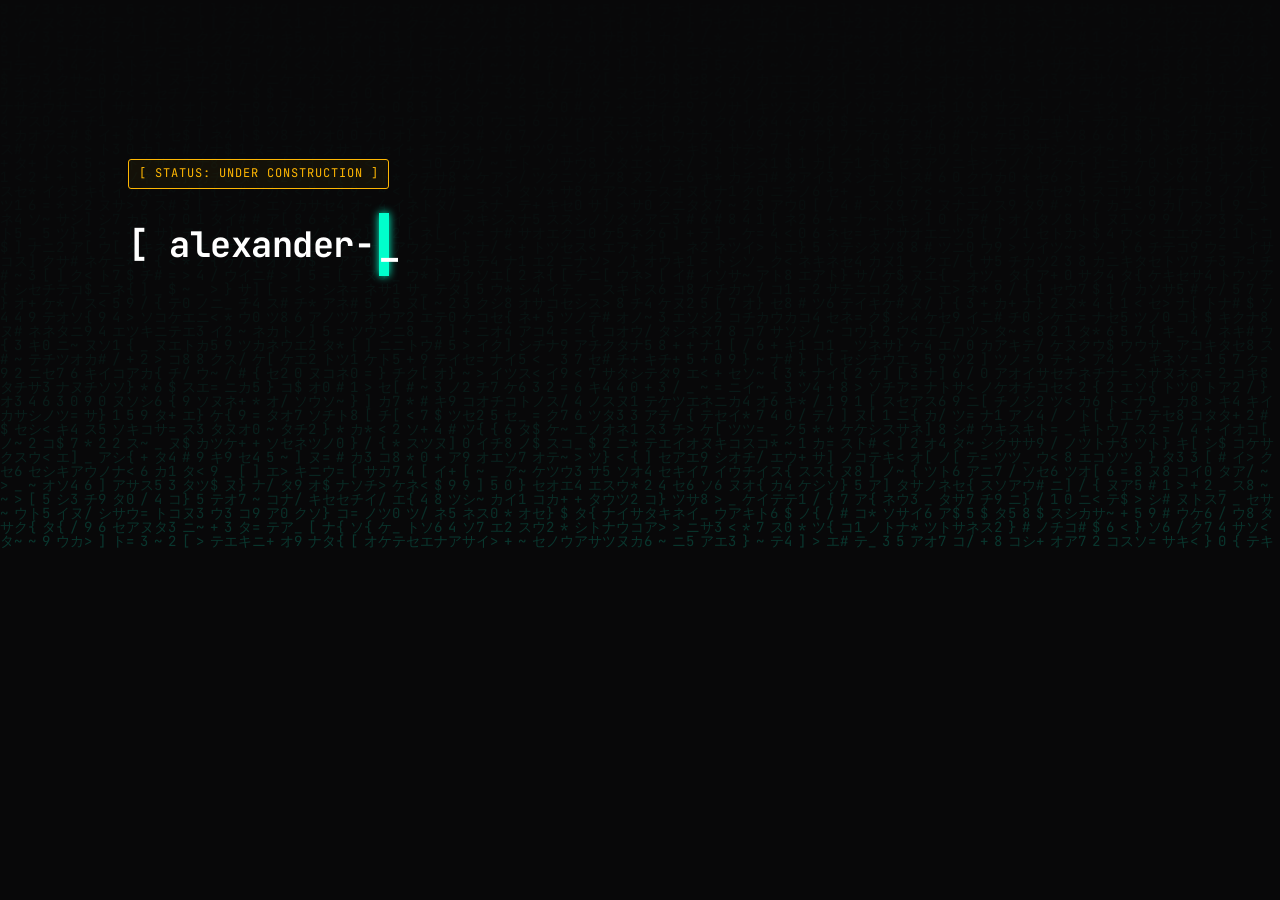
==== index.html @ 8cdbae6d "Update index.html Anpassung der Openportal-Funktion, damit das Avatar-Bild in der Vorschau verborgen" ====
<!DOCTYPE html>
<html lang="de">
<head>
  <meta charset="UTF-8">
  <meta name="viewport" content="width=device-width, initial-scale=1.0">
  <title>Under Construction | alexander-beran.de</title>
  
  <!-- Google Font: JetBrains Mono -->
  <link rel="preconnect" href="https://fonts.googleapis.com">
  <link rel="preconnect" href="https://fonts.gstatic.com" crossorigin>
  <link href="https://fonts.googleapis.com/css2?family=JetBrains+Mono:wght@300;400;700&display=swap" rel="stylesheet">

  <style>
    /* GLOBAL VARIABLES */
    :root {
      --bg-color: #0a0a0c;
      --text-main: #e0e0e0;
      --text-muted: #888888;
      --cyber-glow: #00ffcc; /* Neon Cyan */
      --cyber-alert: #ffb703;
      --font-mono: 'JetBrains Mono', 'Courier New', Courier, monospace;
    }

    * {
      margin: 0;
      padding: 0;
      box-sizing: border-box;
    }

    body {
      background-color: var(--bg-color);
      color: var(--text-main);
      font-family: var(--font-mono);
      min-height: 100vh;
      display: flex;
      flex-direction: column;
      justify-content: center;
      padding: 2rem 10%;
      line-height: 1.8;
      font-size: 1.05rem;
      position: relative;
      overflow-x: hidden;
      touch-action: manipulation;
    }

    /* CANVAS HINTERGRUND */
    #matrix-canvas {
      position: fixed;
      top: 0;
      left: 0;
      width: 100vw;
      height: 100vh;
      z-index: 1;
      opacity: 0.18;
      pointer-events: none;
    }

    /* INHALTS-CONTAINER */
    main {
      position: relative;
      z-index: 2;
      max-width: 820px;
    }

    /* BADGE STATUS */
    .status-badge {
      display: inline-block;
      font-size: 0.75rem;
      color: var(--cyber-alert);
      border: 1px solid var(--cyber-alert);
      padding: 0.2rem 0.6rem;
      border-radius: 3px;
      margin-bottom: 1.5rem;
      text-transform: uppercase;
      letter-spacing: 1px;
      background: rgba(255, 183, 3, 0.05);
    }

    /* TYPOGRAFIE & TYPING EFFECT */
    h1 {
      font-size: 2.2rem;
      font-weight: 700;
      color: #ffffff;
      margin-bottom: 2rem;
      letter-spacing: -0.5px;
      transition: all 0.3s ease;
      min-height: 2.8rem;
    }

    /* Terminal Cursor */
    .cursor {
      display: inline-block;
      width: 10px;
      background-color: var(--cyber-glow);
      margin-left: 5px;
      animation: blink 0.8s infinite;
      box-shadow: 0 0 8px var(--cyber-glow);
    }

    @keyframes blink {
      0%, 100% { opacity: 1; }
      50% { opacity: 0; }
    }

    /* Content Fade */
    .content-fade {
      opacity: 0;
      transform: translateY(10px);
      transition: opacity 0.8s ease, transform 0.8s ease;
    }

    .content-fade.visible {
      opacity: 1;
      transform: translateY(0);
    }

    p {
      margin-bottom: 1.5rem;
      color: var(--text-muted);
      transition: color 0.3s ease, text-shadow 0.3s ease;
    }

    p:hover {
      color: var(--cyber-glow);
      text-shadow: 0 0 10px rgba(0, 255, 204, 0.4);
    }

    /* MENÜ STEUERUNG */
    .menu-preview {
      margin-top: 2.5rem;
      display: flex;
      flex-wrap: wrap;
      gap: 1.2rem;
      border-top: 1px solid #222;
      padding-top: 2rem;
      position: relative;
    }

    .menu-item {
      position: relative;
      color: var(--text-muted);
      text-decoration: none;
      font-size: 0.9rem;
      padding: 0.6rem 1.2rem;
      background: rgba(15, 15, 20, 0.6);
      border: 1px solid #2a2a30;
      transition: all 0.3s cubic-bezier(0.25, 0.8, 0.25, 1);
      cursor: pointer;
      user-select: none;
      -webkit-tap-highlight-color: transparent;
    }

    /* Cyber-Ecken */
    .menu-item::before, .menu-item::after {
      content: '';
      position: absolute;
      width: 6px;
      height: 6px;
      border-color: var(--cyber-glow);
      opacity: 0;
      transition: all 0.3s ease;
    }

    .menu-item::before {
      top: -1px;
      left: -1px;
      border-top: 2px solid var(--cyber-glow);
      border-left: 2px solid var(--cyber-glow);
    }

    .menu-item::after {
      bottom: -1px;
      right: -1px;
      border-bottom: 2px solid var(--cyber-glow);
      border-right: 2px solid var(--cyber-glow);
    }

    .menu-item:hover, .menu-item.active-touch {
      color: var(--cyber-glow);
      border-color: rgba(0, 255, 204, 0.5);
      background: rgba(0, 255, 204, 0.08);
      box-shadow: 0 0 15px rgba(0, 255, 204, 0.2), inset 0 0 10px rgba(0, 255, 204, 0.1);
      transform: translateY(-2px);
    }

    .menu-item:hover::before, .menu-item:hover::after,
    .menu-item.active-touch::before, .menu-item.active-touch::after {
      opacity: 1;
      width: 10px;
      height: 10px;
    }

    /* TERMINAL-PREVIEW BOX (UNTEN) */
    .preview-box {
      margin-top: 1.5rem;
      padding: 0.8rem 1rem;
      background: rgba(5, 5, 8, 0.9);
      border-left: 3px solid var(--cyber-glow);
      font-size: 0.85rem;
      color: #aaa;
      min-height: 2.8rem;
      display: flex;
      align-items: center;
      transition: all 0.3s ease;
      box-shadow: 0 0 10px rgba(0, 0, 0, 0.5);
    }

    .preview-text {
      color: var(--cyber-glow);
      font-weight: bold;
    }


    /* OVALES MATRIX PORTAL POPUP & OVERLAY */
    .direct-portal {
      position: fixed;
      z-index: 100;
      width: 340px;
      height: 220px;
      opacity: 0;
      transform: scale(0.2) translateY(10px);
      transform-origin: center center;
      transition: opacity 0.3s cubic-bezier(0.175, 0.885, 0.32, 1.275), 
                  transform 0.3s cubic-bezier(0.175, 0.885, 0.32, 1.275),
                  top 0.8s cubic-bezier(0.16, 1, 0.3, 1), 
                  left 0.8s cubic-bezier(0.16, 1, 0.3, 1), 
                  width 0.8s cubic-bezier(0.16, 1, 0.3, 1), 
                  height 0.8s cubic-bezier(0.16, 1, 0.3, 1);
      cursor: pointer;
    }

    .direct-portal.open {
      opacity: 1;
      transform: scale(1) translateY(0);
    }

    /* EXPANSIONS-ZUSTAND: Nimmt den vollen Bildschirm ein, ohne zu pixeln */
    .direct-portal.expanding {
      position: fixed !important;
      top: 0 !important;
      left: 0 !important;
      width: 100vw !important;
      height: 100vh !important;
      z-index: 9999 !important;
      transform: scale(1) translate(0, 0) !important;
    }

    /* Sharper Matrix Canvas im Portal */
    #portal-canvas {
      position: absolute;
      top: 0;
      left: 0;
      width: 100%;
      height: 100%;
      z-index: 3;
      pointer-events: none;
    }

    /* Ovales Fenster für das Miniatur-Rendering */
    .portal-screen {
      position: absolute;
      top: 15px;
      left: 20px;
      right: 20px;
      bottom: 15px;
      background: #0a0a0c;
      border-radius: 50%;
      z-index: 2;
      overflow: hidden;
      box-shadow: 0 0 30px rgba(0, 0, 0, 0.95), inset 0 0 15px rgba(0, 255, 204, 0.4);
      border: 1px solid rgba(0, 255, 204, 0.4);
      transition: all 0.8s cubic-bezier(0.16, 1, 0.3, 1);
    }

    /* Wenn das Portal expandiert, wächst die Inhaltsscheibe sanft zur vollen Bildschirmgröße */
    .direct-portal.expanding .portal-screen {
      top: 0;
      left: 0;
      right: 0;
      bottom: 0;
      border-radius: 0;
      border: none;
      box-shadow: none;
    }

    /* Skaliertes iFrame für echtes Live-Miniaturrendering */
    .portal-iframe {
      width: 1000px;
      height: 625px;
      border: none;
      transform: scale(0.3) translate(-20px, -20px);
      transform-origin: 0 0;
      pointer-events: none;
      background: #0a0a0c;
      transition: transform 0.8s cubic-bezier(0.16, 1, 0.3, 1), width 0.8s ease, height 0.8s ease;
    }

    /* iFrame während der Expansion skaliert stufenlos genau auf Bildschirmgröße */
    .direct-portal.expanding .portal-iframe {
      width: 100vw;
      height: 100vh;
      transform: scale(1) translate(0, 0);
    }

    /* Platzhalter-Anzeige */
    .portal-placeholder {
      width: 100%;
      height: 100%;
      display: flex;
      flex-direction: column;
      justify-content: center;
      align-items: center;
      text-align: center;
      padding: 1rem;
      background: #0a0a0c;
      color: var(--cyber-glow);
      font-size: 0.75rem;
    }
  </style>
</head>
<body>

  <!-- Canvas für den Matrix-Rain Hintergrund -->
  <canvas id="matrix-canvas"></canvas>

  <!-- DYNAMISCHES OVALES MATRIX-PORTAL -->
  <div class="direct-portal" id="direct-portal">
    <canvas id="portal-canvas"></canvas>
    <div class="portal-screen" id="portal-screen">
      <iframe class="portal-iframe" id="portal-iframe" style="display:none;"></iframe>
      <div class="portal-placeholder" id="portal-placeholder" style="display:none;">
        <h3>[ MODUL IN ARBEIT ]</h3>
        <p style="color:#888; margin-top:5px;">Schnittstelle wird konfiguriert...</p>
      </div>
    </div>
  </div>

  <main>
    <div>
      <span class="status-badge">[ Status: Under Construction ]</span>
    </div>
    
    <!-- Überschrift mit Typewriter-Effekt -->
    <h1 id="typewriter"></h1>

    <!-- Fade-In-Bereich -->
    <div id="fade-container" class="content-fade">
      <p>
        Eine neue, interaktive Plattform ist im Aufbau. 
        Hier entsteht ein Website über mich und meine vielfältigen Interessen: 
        Texte, Analysen, Tools, Philosophie KI-Experimente und allerlei Tutorials. 
        Begleite mich beim lernen.
      </p>

      <p>
        Ausrüstung und Schnittstellen werden aktuell konfiguriert. 
        Der Zugriff wird in Kürze freigeschaltet.
      </p>

      <!-- Interaktives Menü -->
      <nav class="menu-preview">
        <a href="uber-mich.html" class="menu-item" data-src="uber-mich.html" data-desc="Profil, Hintergrund & persönliche Vision.">// Über mich</a>
        <a href="#erfahrungen.html" class="menu-item" data-src="erfahrungen.html" data-desc="Stationen, Erfolge & bisherige Meilensteine.">// Erfahrungen</a>
        <a href="#prinzipien" class="menu-item" data-src="" data-desc="Kernwerte, Denkweisen & Arbeitsphilosophie.">// Prinzipien</a>
        <a href="#projekte.html" class="menu-item" data-src="projekte.html" data-desc="Showcase aktueller Software- & Web-Projekte.">// Projekte</a>
        <a href="#texte" class="menu-item" data-src="" data-desc="Artikel, Aufsätze & schriftliche Gedanken.">// Texte & Veröffentlichungen</a>
        <a href="#analysen" class="menu-item" data-src="" data-desc="Datenbasierte Insights & tiefgehende Recherchen.">// Analysen</a>
        <a href="#tools" class="menu-item" data-src="" data-desc="Nützliche Helfer, Skripte & Workflows.">// Tools</a>
        <a href="#ai" class="menu-item" data-src="" data-desc="Prompts, LLM-Experimente & KI-Integrationen.">// AI</a>
      </nav>

      <!-- Terminal Preview Box -->
      <div class="preview-box" id="preview-box">
        <span>SYSTEM: Fahr mit dem Cursor über ein Modul zur Systemanalyse...</span>
      </div>
    </div>
  </main>

  <script>
    /* 1. MATRIX RAIN EFFECT (Hintergrund) */
    const canvas = document.getElementById('matrix-canvas');
    const ctx = canvas.getContext('2d');

    function resizeCanvas() {
      canvas.width = window.innerWidth;
      canvas.height = window.innerHeight;
    }
    resizeCanvas();
    window.addEventListener('resize', resizeCanvas);

    const chars = 'アイウエオカキクケコサシスセソタチツテトナニヌネノ0123456789<>{}[]/*+=~#$_';
    const fontSize = 14;
    let columns = Math.floor(canvas.width / fontSize);
    let drops = Array(columns).fill(1);

    function drawMatrix() {
      ctx.fillStyle = 'rgba(10, 10, 12, 0.08)';
      ctx.fillRect(0, 0, canvas.width, canvas.height);

      ctx.fillStyle = '#00ffcc';
      ctx.font = fontSize + 'px "JetBrains Mono", monospace';

      for (let i = 0; i < drops.length; i++) {
        const text = chars.charAt(Math.floor(Math.random() * chars.length));
        ctx.fillText(text, i * fontSize, drops[i] * fontSize);

        if (drops[i] * fontSize > canvas.height && Math.random() > 0.975) {
          drops[i] = 0;
        }
        drops[i]++;
      }
    }
    setInterval(drawMatrix, 33);


    /* 2. TERMINAL TYPEWRITER EFFECT */
    const textToType = "[ alexander-beran.de ]";
    const typewriterElement = document.getElementById("typewriter");
    const fadeContainer = document.getElementById("fade-container");
    let charIndex = 0;
    
    // Prüfen, ob das Intro in dieser Session schon lief
    const introPlayed = sessionStorage.getItem("introPlayed");
    
    function typeWriter() {
      if (introPlayed) {
        // FALL 1: Bereits auf der Seite gewesen -> Sofort alles anzeigen
        typewriterElement.innerHTML = textToType;
        fadeContainer.classList.add("visible");
      } else {
        // FALL 2: Erstes Mal auf der Seite -> Deinen gewohnten Effekt abspielen
        if (charIndex < textToType.length) {
          typewriterElement.innerHTML = textToType.substring(0, charIndex + 1) + '<span class="cursor">_</span>';
          charIndex++;
          setTimeout(typeWriter, Math.floor(Math.random() * 60) + 50);
        } else {
          typewriterElement.innerHTML = textToType;
          fadeContainer.classList.add("visible");
          // Flag setzen, dass der Effekt gelaufen ist
          sessionStorage.setItem("introPlayed", "true");
        }
      }
    }
    
    window.addEventListener("DOMContentLoaded", () => {
      // Wenn schon gelaufen, ohne Verzögerung anzeigen, sonst mit deinen 300ms Start-Delay
      if (introPlayed) {
        typeWriter();
      } else {
        setTimeout(typeWriter, 300);
      }
    });



    /* 3. SHARP & EXPANDING MATRIX PORTAL CANVAS */
    const pCanvas = document.getElementById('portal-canvas');
    const pCtx = pCanvas.getContext('2d');
    let portalAnimId = null;
    let time = 0;
    
    // Steuerungsvariablen für die flüssige Expansion
    let isExpanding = false;
    let expansionProgress = 0; // Wert von 0.0 (Miniformat) bis 1.0 (Über-Bildschirmgröße)

    function resizePortalCanvas() {
      pCanvas.width = directPortal.offsetWidth || 340;
      pCanvas.height = directPortal.offsetHeight || 220;
    }

    function drawOvalPortalBorder() {
      pCtx.clearRect(0, 0, pCanvas.width, pCanvas.height);
      time += isExpanding ? 0.12 : 0.07;

      if (isExpanding && expansionProgress < 1) {
        // Easing-Kurve für ultra-flüssige Portal-Entfaltung
        expansionProgress += 0.035;
        if (expansionProgress > 1) expansionProgress = 1;
      }

      const centerX = pCanvas.width / 2;
      const centerY = pCanvas.height / 2;

      // Start-Radius & Ziel-Radius (Portal wächst WEIT über den Bildschirmrand hinaus!)
      const startRadiusX = pCanvas.width * 0.44;
      const startRadiusY = pCanvas.height * 0.42;

      const maxTargetRadiusX = window.innerWidth * 0.85; // Bricht deutlich über die Bildschirmecken aus
      const maxTargetRadiusY = window.innerHeight * 0.85;

      // Interpolierter Radius basierend auf dem Fortschritt
      const currentRadiusX = startRadiusX + (maxTargetRadiusX - startRadiusX) * expansionProgress;
      const currentRadiusY = startRadiusY + (maxTargetRadiusY - startRadiusY) * expansionProgress;

      // Schriftgröße der Matrix-Zeichen BLEIBT EXAKT KONSTANT (Nie wieder pixelig!)
      pCtx.font = '11px "JetBrains Mono", monospace';

      // Anzahl der Strahlen erhöht sich dynamisch beim Wachsen für maximale Dichte
      const totalPoints = isExpanding ? 240 : 110;

      for (let i = 0; i < totalPoints; i++) {
        const angle = (i / totalPoints) * Math.PI * 2;
        const noise = Math.sin(time * 2 + angle * 4) * Math.cos(time * 1.2 + angle * 2);
        
        // Randtiefe (3 bis 6 Spalten normal, 6 bis 14 Spalten beim Aufblähen)
        const dynamicDepth = isExpanding 
          ? 6 + Math.floor(Math.random() * 8)
          : 2 + Math.floor((Math.sin(time + angle * 3) + 1) * 1.6);

        for (let layer = 0; layer < dynamicDepth; layer++) {
          const offsetDist = (layer * 8) + (noise * 8) - 8;
          
          const rx = currentRadiusX + offsetDist;
          const ry = currentRadiusY + offsetDist;

          const x = centerX + Math.cos(angle) * rx;
          const y = centerY + Math.sin(angle) * ry;

          const alpha = 1 - (layer * 0.12) - (Math.random() * 0.15);
          
          pCtx.fillStyle = isExpanding 
            ? `rgba(0, 255, 204, ${Math.max(0.35, alpha)})` 
            : `rgba(0, 255, 204, ${Math.max(0.15, alpha)})`;

          if (Math.random() > 0.08) {
            const char = chars.charAt(Math.floor(Math.random() * chars.length));
            pCtx.fillText(char, x - 5, y + 4);
          }
        }
      }

      portalAnimId = requestAnimationFrame(drawOvalPortalBorder);
    }


    /* 4. HOVER-, TOUCH- UND PORTAL-EXPANSIONS STEUERUNG */
    const menuItems = document.querySelectorAll('.menu-item');
    const previewBox = document.getElementById('preview-box');
    const directPortal = document.getElementById('direct-portal');
    const portalIframe = document.getElementById('portal-iframe');
    const portalPlaceholder = document.getElementById('portal-placeholder');
    const defaultText = "SYSTEM: Fahr mit dem Cursor über ein Modul zur Systemanalyse...";
    
    let activeItem = null;
    let closeTimeout = null;

    function openPortalAtButton(item) {
      if (isExpanding) return;

      clearTimeout(closeTimeout);
      activeItem = item;

      const desc = item.getAttribute('data-desc');
      const title = item.innerText;
      const srcUrl = item.getAttribute('data-src');

      previewBox.innerHTML = `> <span class="preview-text">${title}</span>: ${desc}`;

      const rect = item.getBoundingClientRect();
      let topPos = rect.top - 230;
      let leftPos = rect.left + (rect.width / 2) - 170;

      if (topPos < 15) topPos = rect.bottom + 10;
      if (leftPos < 10) leftPos = 10;
      if (leftPos + 340 > window.innerWidth) leftPos = window.innerWidth - 350;

      directPortal.style.top = topPos + 'px';
      directPortal.style.left = leftPos + 'px';

      resizePortalCanvas();

      if (srcUrl && srcUrl.trim() !== "") {
        portalPlaceholder.style.display = 'none';
        portalIframe.style.display = 'block';

        if (!portalIframe.src.endsWith(srcUrl)) {
          portalIframe.src = srcUrl;
        }

        // NEU: Signalisiert der Zielseite den Portal-Vorschau-Modus
        portalIframe.onload = () => {
          try {
            portalIframe.contentWindow.document.body.classList.add('portal-preview');
          } catch (e) {
            // Cross-Origin Guard
          }
        };
      } else {
        portalIframe.style.display = 'none';
        portalPlaceholder.style.display = 'flex';
      }

      directPortal.classList.add('open');

      if (!portalAnimId) {
        drawOvalPortalBorder();
      }
    }

    function scheduleClosePortal() {
      if (isExpanding) return;
      closeTimeout = setTimeout(() => {
        closePortal();
      }, 300);
    }

    function closePortal() {
      if (isExpanding) return;
      previewBox.innerHTML = defaultText;
      directPortal.classList.remove('open');
      menuItems.forEach(i => i.classList.remove('active-touch'));
      if (portalAnimId) {
        cancelAnimationFrame(portalAnimId);
        portalAnimId = null;
      }
    }

    /* 5. PORTAL WARP EFFECT (Über-Bildschirm-Portalöffnung) */
    function triggerPortalWarp(targetUrl) {
      if (!targetUrl || targetUrl.trim() === "" || isExpanding) return;

      isExpanding = true;

      // 1. Schalte das Portal-Container-Element auf Vollbild
      directPortal.classList.add('expanding');
      
      // 2. Erweitere das Canvas augenblicklich auf Vollbildauflösung
      pCanvas.width = window.innerWidth;
      pCanvas.height = window.innerHeight;

      // 3. Nach Ablauf der epischen Expansion zur Zielseite leiten
      setTimeout(() => {
        window.location.href = targetUrl;
      }, 800);
    }


    /* EVENT HANDLER (TOUCH + DESKTOP SAFELY SEPARATED) */
    menuItems.forEach(item => {
      // DESKTOP: Hovering
      item.addEventListener('mouseenter', () => {
        if (!('ontouchstart' in window)) {
          openPortalAtButton(item);
        }
      });

      item.addEventListener('mouseleave', () => {
        if (!('ontouchstart' in window)) {
          scheduleClosePortal();
        }
      });

      // CLICK / TOUCH LOGIK
      item.addEventListener('click', (e) => {
        e.preventDefault();
        const srcUrl = item.getAttribute('data-src');

        // 1. Wenn das Portal noch nicht offen ist -> Öffne Miniaturportal am Button
        if (activeItem !== item || !directPortal.classList.contains('open')) {
          menuItems.forEach(i => i.classList.remove('active-touch'));
          item.classList.add('active-touch');
          openPortalAtButton(item);
        } 
        // 2. Zweiter Touch/Klick -> Löst die Portal-Expansion aus!
        else {
          if (srcUrl && srcUrl.trim() !== "") {
            triggerPortalWarp(srcUrl);
          }
        }
      });
    });

    // MOUSE-EVENTS FÜR DAS PORTAL SELBST
    directPortal.addEventListener('mouseenter', () => clearTimeout(closeTimeout));
    directPortal.addEventListener('mouseleave', () => scheduleClosePortal());

    // KLICK AUF DAS PORTAL SELBST (Löst Expansion aus)
    directPortal.addEventListener('click', () => {
      if (activeItem) {
        const srcUrl = activeItem.getAttribute('data-src');
        if (srcUrl && srcUrl.trim() !== "") {
          triggerPortalWarp(srcUrl);
        }
      }
    });

    // Portal schließen bei Klick ins Leere
    document.addEventListener('click', (e) => {
      if (!e.target.classList.contains('menu-item') && !directPortal.contains(e.target)) {
        closePortal();
      }
    });
  </script>
</body>
</html>
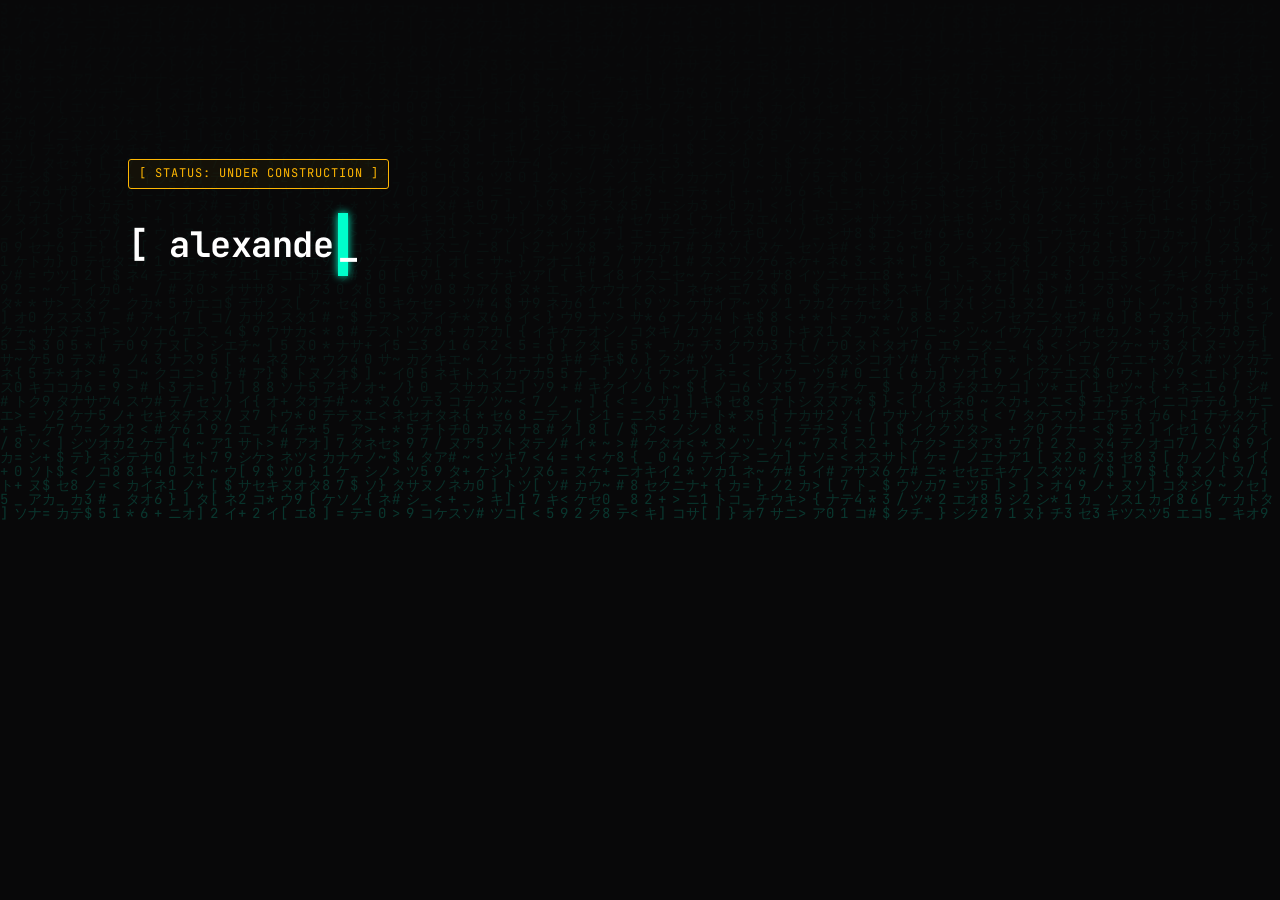
==== commit 723d83c2: "Update index.html Prinzipien.html verlinkt" ====
--- a/index.html
+++ b/index.html
@@ -361,7 +361,7 @@
       <nav class="menu-preview">
         <a href="uber-mich.html" class="menu-item" data-src="uber-mich.html" data-desc="Profil, Hintergrund & persönliche Vision.">// Über mich</a>
         <a href="#erfahrungen.html" class="menu-item" data-src="erfahrungen.html" data-desc="Stationen, Erfolge & bisherige Meilensteine.">// Erfahrungen</a>
-        <a href="#prinzipien" class="menu-item" data-src="" data-desc="Kernwerte, Denkweisen & Arbeitsphilosophie.">// Prinzipien</a>
+        <a href="#prinzipien.html" class="menu-item" data-src="prinzipien.html" data-desc="Kernwerte, Denkweisen & Arbeitsphilosophie.">// Prinzipien</a>
         <a href="#projekte.html" class="menu-item" data-src="projekte.html" data-desc="Showcase aktueller Software- & Web-Projekte.">// Projekte</a>
         <a href="#texte" class="menu-item" data-src="" data-desc="Artikel, Aufsätze & schriftliche Gedanken.">// Texte & Veröffentlichungen</a>
         <a href="#analysen" class="menu-item" data-src="" data-desc="Datenbasierte Insights & tiefgehende Recherchen.">// Analysen</a>
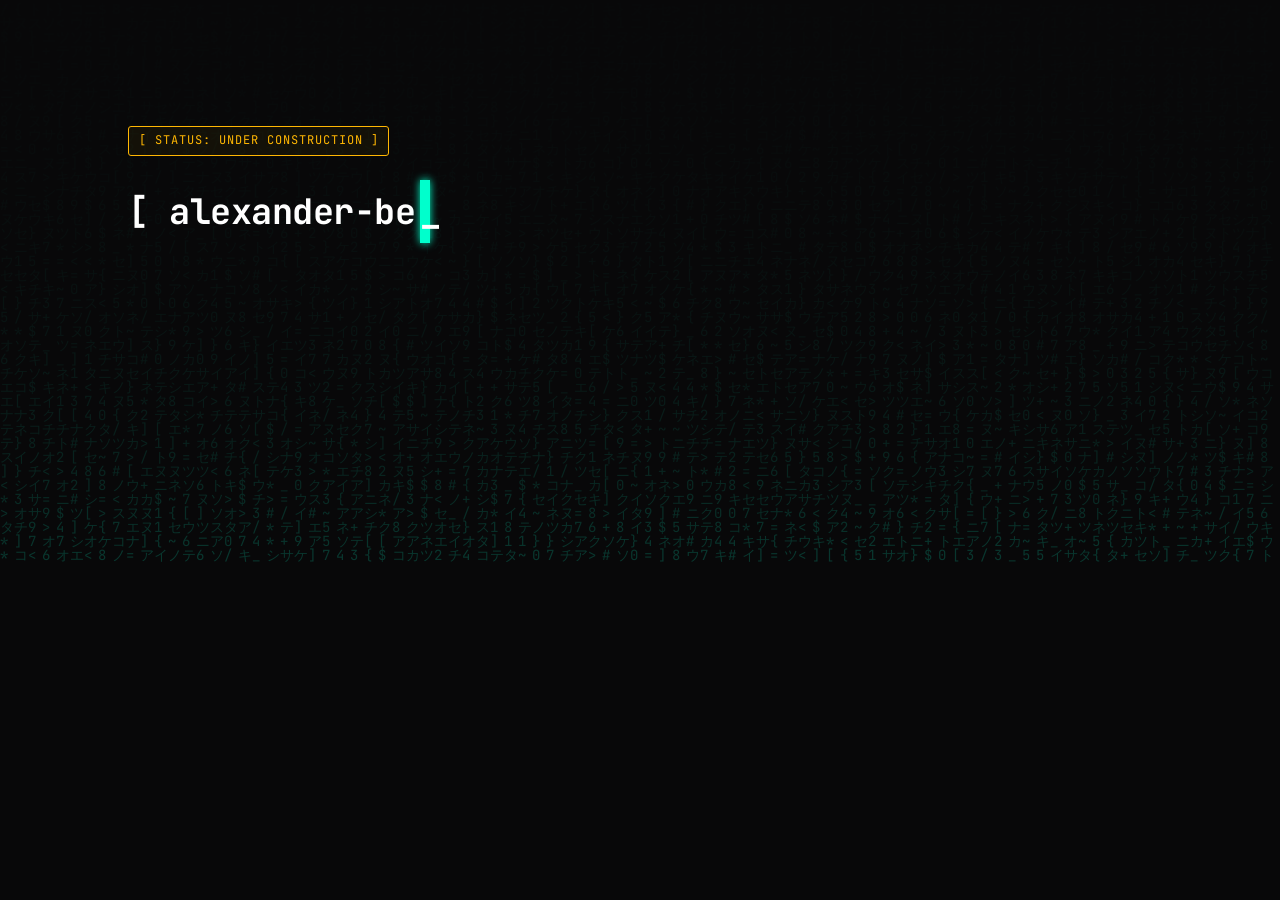
==== commit 047db9fa: "Update index.html Navigation: "Lernecke" hinzugefügt, noch ohne datasource." ====
--- a/index.html
+++ b/index.html
@@ -367,6 +367,7 @@
         <a href="#analysen" class="menu-item" data-src="" data-desc="Datenbasierte Insights & tiefgehende Recherchen.">// Analysen</a>
         <a href="#tools" class="menu-item" data-src="" data-desc="Nützliche Helfer, Skripte & Workflows.">// Tools</a>
         <a href="#ai" class="menu-item" data-src="" data-desc="Prompts, LLM-Experimente & KI-Integrationen.">// AI</a>
+        <a href="#lernecke" class="menu-item" data-src="" data-desc="Tutorials, Begriffsglossar & Interaktives Lernen">// Lernecke</a>
       </nav>
 
       <!-- Terminal Preview Box -->
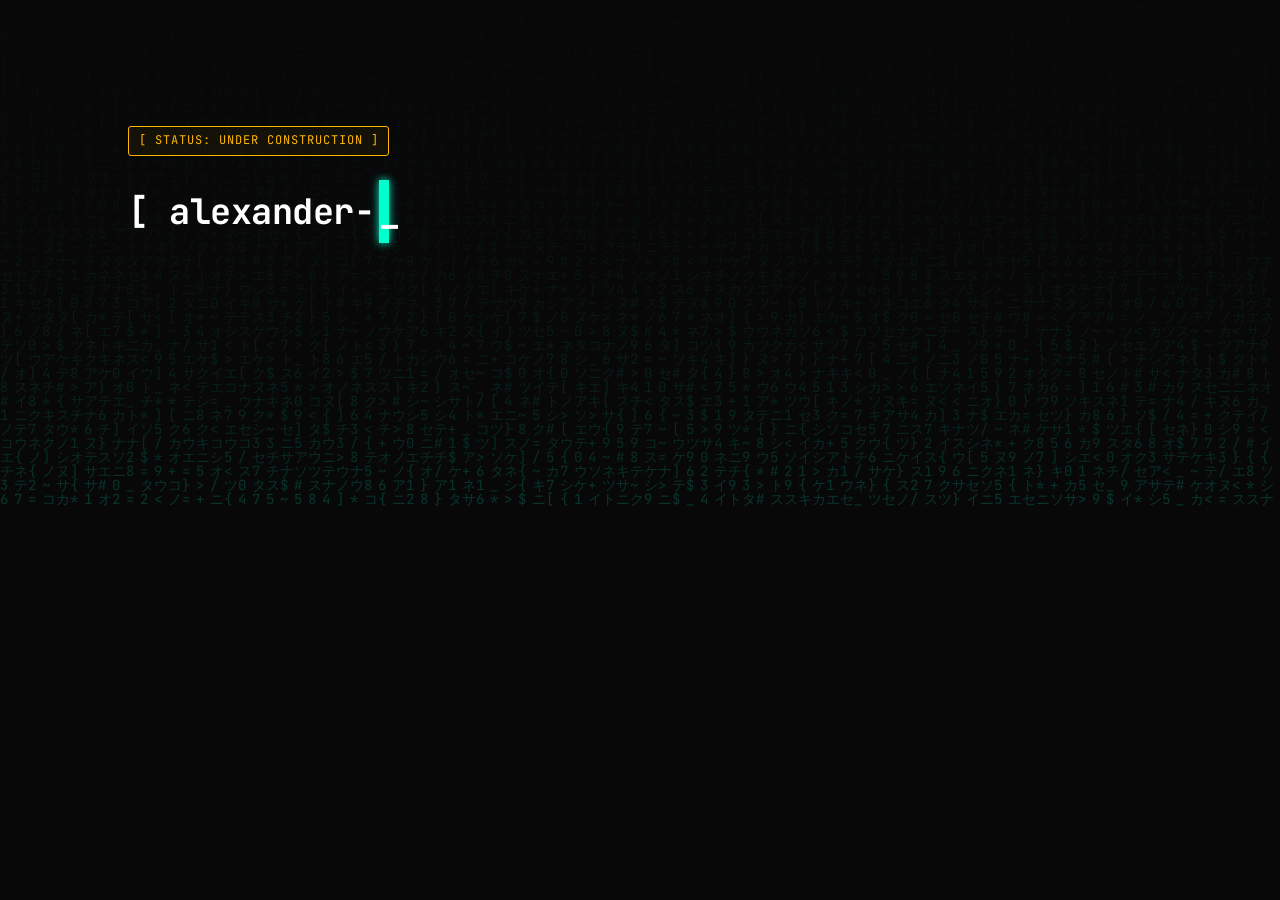
==== commit e18bbb59: "Update index.html hashtags bei href entfernt, wo schon was verlinkt und verlinkung der lernecke hinz" ====
--- a/index.html
+++ b/index.html
@@ -360,14 +360,14 @@
       <!-- Interaktives Menü -->
       <nav class="menu-preview">
         <a href="uber-mich.html" class="menu-item" data-src="uber-mich.html" data-desc="Profil, Hintergrund & persönliche Vision.">// Über mich</a>
-        <a href="#erfahrungen.html" class="menu-item" data-src="erfahrungen.html" data-desc="Stationen, Erfolge & bisherige Meilensteine.">// Erfahrungen</a>
-        <a href="#prinzipien.html" class="menu-item" data-src="prinzipien.html" data-desc="Kernwerte, Denkweisen & Arbeitsphilosophie.">// Prinzipien</a>
-        <a href="#projekte.html" class="menu-item" data-src="projekte.html" data-desc="Showcase aktueller Software- & Web-Projekte.">// Projekte</a>
+        <a href="erfahrungen.html" class="menu-item" data-src="erfahrungen.html" data-desc="Stationen, Erfolge & bisherige Meilensteine.">// Erfahrungen</a>
+        <a href="prinzipien.html" class="menu-item" data-src="prinzipien.html" data-desc="Kernwerte, Denkweisen & Arbeitsphilosophie.">// Prinzipien</a>
+        <a href="projekte.html" class="menu-item" data-src="projekte.html" data-desc="Showcase aktueller Software- & Web-Projekte.">// Projekte</a>
         <a href="#texte" class="menu-item" data-src="" data-desc="Artikel, Aufsätze & schriftliche Gedanken.">// Texte & Veröffentlichungen</a>
         <a href="#analysen" class="menu-item" data-src="" data-desc="Datenbasierte Insights & tiefgehende Recherchen.">// Analysen</a>
         <a href="#tools" class="menu-item" data-src="" data-desc="Nützliche Helfer, Skripte & Workflows.">// Tools</a>
         <a href="#ai" class="menu-item" data-src="" data-desc="Prompts, LLM-Experimente & KI-Integrationen.">// AI</a>
-        <a href="#lernecke" class="menu-item" data-src="" data-desc="Tutorials, Begriffsglossar & Interaktives Lernen">// Lernecke</a>
+        <a href="lernecke.html" class="menu-item" data-src="lernecke.html" data-desc="Tutorials, Begriffsglossar & Interaktives Lernen">// Lernecke</a>
       </nav>
 
       <!-- Terminal Preview Box -->
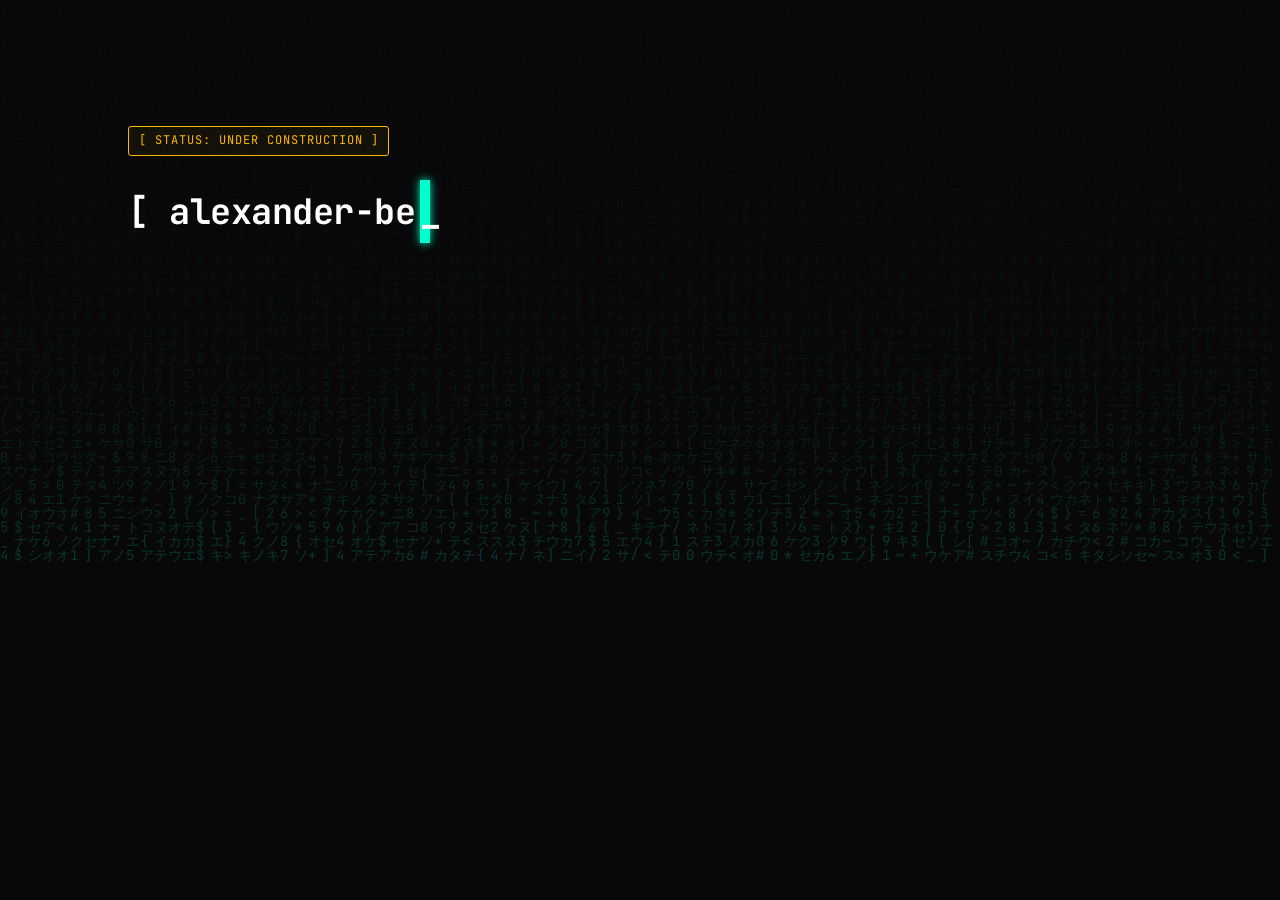
==== commit a0945d7b: "Update index.html Typewriter-Effekt Geschwindigkeit verändert, von 300 ms auf 150 ms setTimeout(type" ====
--- a/index.html
+++ b/index.html
@@ -448,7 +448,7 @@
       if (introPlayed) {
         typeWriter();
       } else {
-        setTimeout(typeWriter, 300);
+        setTimeout(typeWriter, 150);
       }
     });
 
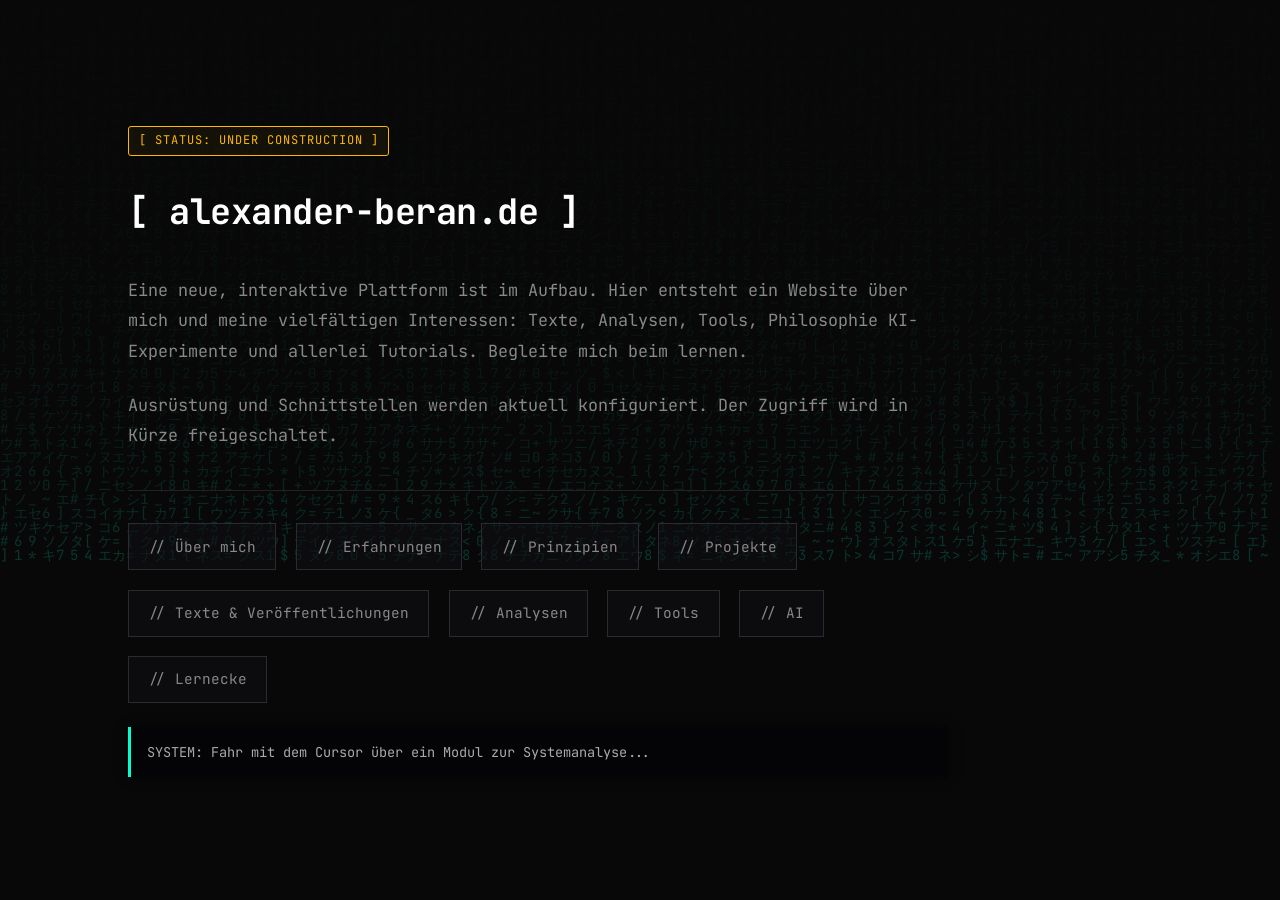
==== commit 7564242e: "Update index.html Typewritergeschwindigkeit ca. verdoppelt.   JETZT: setTimeout(typeWriter, Math.f" ====
--- a/index.html
+++ b/index.html
@@ -433,7 +433,7 @@
         if (charIndex < textToType.length) {
           typewriterElement.innerHTML = textToType.substring(0, charIndex + 1) + '<span class="cursor">_</span>';
           charIndex++;
-          setTimeout(typeWriter, Math.floor(Math.random() * 60) + 50);
+          setTimeout(typeWriter, Math.floor(Math.random() * 30) + 20);
         } else {
           typewriterElement.innerHTML = textToType;
           fadeContainer.classList.add("visible");
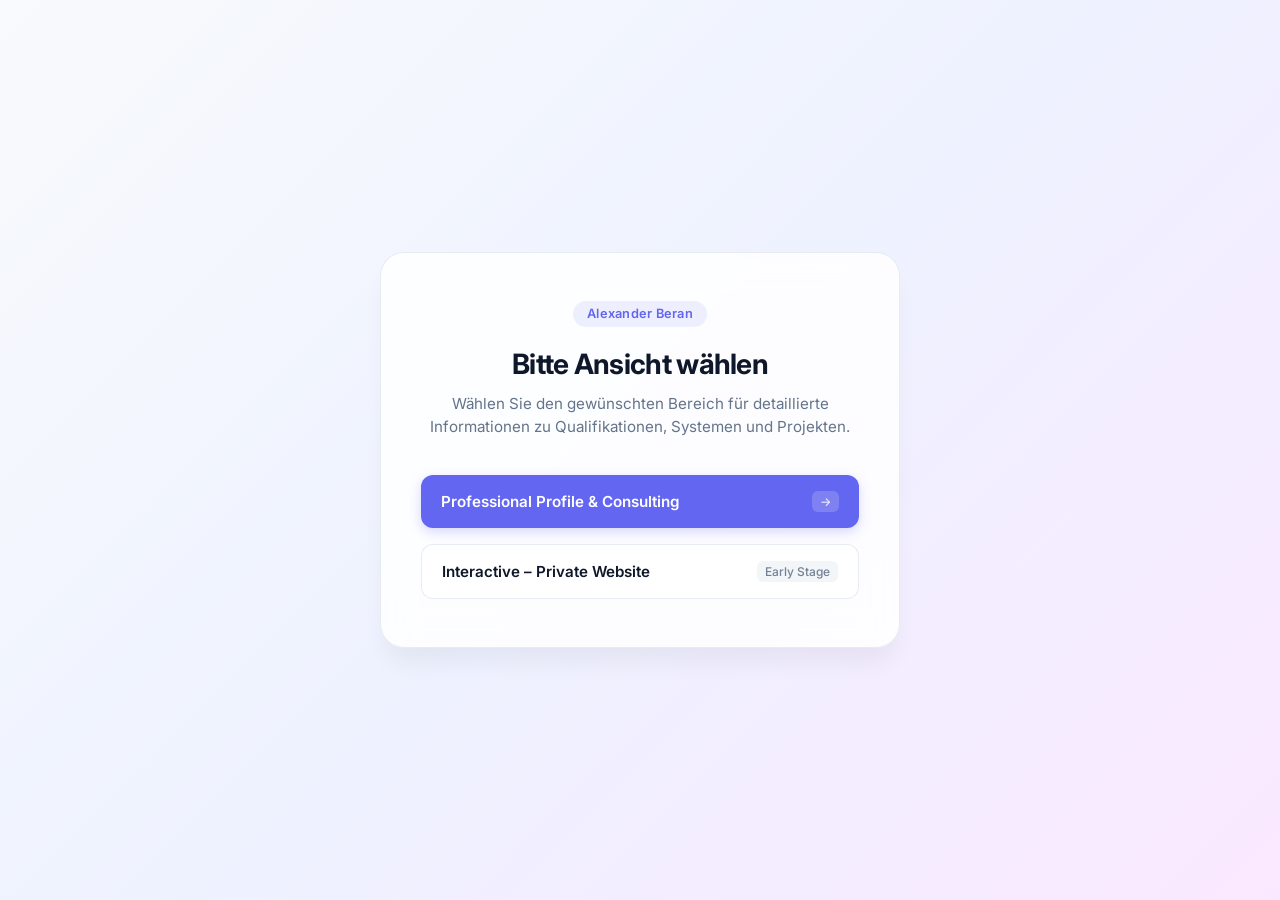
==== commit 5cdacedc: "Rename index-start.html to index.html" ====
--- a/index.html
+++ b/index.html
@@ -3,694 +3,166 @@
 <head>
   <meta charset="UTF-8">
   <meta name="viewport" content="width=device-width, initial-scale=1.0">
-  <title>Under Construction | alexander-beran.de</title>
+  <title>Alexander Beran // Portal-Auswahl</title>
   
-  <!-- Google Font: JetBrains Mono -->
+  <!-- Inter Font für den modernen Stripe-Look -->
   <link rel="preconnect" href="https://fonts.googleapis.com">
   <link rel="preconnect" href="https://fonts.gstatic.com" crossorigin>
-  <link href="https://fonts.googleapis.com/css2?family=JetBrains+Mono:wght@300;400;700&display=swap" rel="stylesheet">
-
+  <link href="https://fonts.googleapis.com/css2?family=Inter:wght@400;500;600;700&display=swap" rel="stylesheet">
+  
   <style>
-    /* GLOBAL VARIABLES */
     :root {
-      --bg-color: #0a0a0c;
-      --text-main: #e0e0e0;
-      --text-muted: #888888;
-      --cyber-glow: #00ffcc; /* Neon Cyan */
-      --cyber-alert: #ffb703;
-      --font-mono: 'JetBrains Mono', 'Courier New', Courier, monospace;
+      --bg-gradient: linear-gradient(135deg, #f8fafc 0%, #eef2ff 50%, #fae8ff 100%);
+      --card-bg: rgba(255, 255, 255, 0.85);
+      --text-main: #0f172a;
+      --text-muted: #64748b;
+      --primary-color: #6366f1;
+      --primary-hover: #4f46e5;
+      --secondary-color: #0f172a;
+      --secondary-hover: #1e293b;
+      --border-color: rgba(226, 232, 240, 0.8);
+      --shadow: 0 20px 25px -5px rgba(0, 0, 0, 0.05), 0 8px 10px -6px rgba(0, 0, 0, 0.01);
     }
 
     * {
+      box-sizing: border-box;
       margin: 0;
       padding: 0;
-      box-sizing: border-box;
     }
 
     body {
-      background-color: var(--bg-color);
-      color: var(--text-main);
-      font-family: var(--font-mono);
+      font-family: 'Inter', sans-serif;
+      background: var(--bg-gradient);
       min-height: 100vh;
       display: flex;
-      flex-direction: column;
       justify-content: center;
-      padding: 2rem 10%;
-      line-height: 1.8;
-      font-size: 1.05rem;
-      position: relative;
-      overflow-x: hidden;
-      touch-action: manipulation;
+      align-items: center;
+      padding: 1.5rem;
+      color: var(--text-main);
     }
 
-    /* CANVAS HINTERGRUND */
-    #matrix-canvas {
-      position: fixed;
-      top: 0;
-      left: 0;
-      width: 100vw;
-      height: 100vh;
-      z-index: 1;
-      opacity: 0.18;
-      pointer-events: none;
+    .modal-card {
+      background: var(--card-bg);
+      backdrop-filter: blur(16px);
+      border: 1px solid var(--border-color);
+      border-radius: 24px;
+      padding: 3rem 2.5rem;
+      max-width: 520px;
+      width: 100%;
+      box-shadow: var(--shadow);
+      text-align: center;
     }
 
-    /* INHALTS-CONTAINER */
-    main {
-      position: relative;
-      z-index: 2;
-      max-width: 820px;
+    .badge {
+      display: inline-block;
+      background: rgba(99, 102, 241, 0.1);
+      color: var(--primary-color);
+      font-size: 0.8rem;
+      font-weight: 600;
+      padding: 0.35rem 0.85rem;
+      border-radius: 9999px;
+      margin-bottom: 1.25rem;
+      letter-spacing: 0.02em;
     }
 
-    /* BADGE STATUS */
-    .status-badge {
-      display: inline-block;
-      font-size: 0.75rem;
-      color: var(--cyber-alert);
-      border: 1px solid var(--cyber-alert);
-      padding: 0.2rem 0.6rem;
-      border-radius: 3px;
-      margin-bottom: 1.5rem;
-      text-transform: uppercase;
-      letter-spacing: 1px;
-      background: rgba(255, 183, 3, 0.05);
-    }
-
-    /* TYPOGRAFIE & TYPING EFFECT */
     h1 {
-      font-size: 2.2rem;
+      font-size: 1.75rem;
       font-weight: 700;
-      color: #ffffff;
-      margin-bottom: 2rem;
-      letter-spacing: -0.5px;
-      transition: all 0.3s ease;
-      min-height: 2.8rem;
-    }
-
-    /* Terminal Cursor */
-    .cursor {
-      display: inline-block;
-      width: 10px;
-      background-color: var(--cyber-glow);
-      margin-left: 5px;
-      animation: blink 0.8s infinite;
-      box-shadow: 0 0 8px var(--cyber-glow);
-    }
-
-    @keyframes blink {
-      0%, 100% { opacity: 1; }
-      50% { opacity: 0; }
-    }
-
-    /* Content Fade */
-    .content-fade {
-      opacity: 0;
-      transform: translateY(10px);
-      transition: opacity 0.8s ease, transform 0.8s ease;
-    }
-
-    .content-fade.visible {
-      opacity: 1;
-      transform: translateY(0);
+      letter-spacing: -0.025em;
+      margin-bottom: 0.75rem;
+      color: var(--text-main);
     }
 
     p {
-      margin-bottom: 1.5rem;
       color: var(--text-muted);
-      transition: color 0.3s ease, text-shadow 0.3s ease;
+      font-size: 0.95rem;
+      line-height: 1.5;
+      margin-bottom: 2.25rem;
     }
 
-    p:hover {
-      color: var(--cyber-glow);
-      text-shadow: 0 0 10px rgba(0, 255, 204, 0.4);
+    .btn-group {
+      display: flex;
+      flex-direction: column;
+      gap: 1rem;
     }
 
-    /* MENÜ STEUERUNG */
-    .menu-preview {
-      margin-top: 2.5rem;
+    .btn {
       display: flex;
-      flex-wrap: wrap;
-      gap: 1.2rem;
-      border-top: 1px solid #222;
-      padding-top: 2rem;
-      position: relative;
+      align-items: center;
+      justify-content: space-between;
+      width: 100%;
+      padding: 1rem 1.25rem;
+      border-radius: 12px;
+      text-decoration: none;
+      font-weight: 600;
+      font-size: 0.95rem;
+      transition: all 0.2s ease-in-out;
     }
 
-    .menu-item {
-      position: relative;
-      color: var(--text-muted);
-      text-decoration: none;
-      font-size: 0.9rem;
-      padding: 0.6rem 1.2rem;
-      background: rgba(15, 15, 20, 0.6);
-      border: 1px solid #2a2a30;
-      transition: all 0.3s cubic-bezier(0.25, 0.8, 0.25, 1);
-      cursor: pointer;
-      user-select: none;
-      -webkit-tap-highlight-color: transparent;
+    .btn-primary {
+      background: var(--primary-color);
+      color: #ffffff;
+      box-shadow: 0 4px 12px rgba(99, 102, 241, 0.25);
     }
 
-    /* Cyber-Ecken */
-    .menu-item::before, .menu-item::after {
-      content: '';
-      position: absolute;
-      width: 6px;
-      height: 6px;
-      border-color: var(--cyber-glow);
-      opacity: 0;
-      transition: all 0.3s ease;
+    .btn-primary:hover {
+      background: var(--primary-hover);
+      transform: translateY(-1px);
+      box-shadow: 0 6px 16px rgba(99, 102, 241, 0.35);
     }
 
-    .menu-item::before {
-      top: -1px;
-      left: -1px;
-      border-top: 2px solid var(--cyber-glow);
-      border-left: 2px solid var(--cyber-glow);
+    .btn-secondary {
+      background: rgba(255, 255, 255, 0.8);
+      color: var(--secondary-color);
+      border: 1px solid var(--border-color);
     }
 
-    .menu-item::after {
-      bottom: -1px;
-      right: -1px;
-      border-bottom: 2px solid var(--cyber-glow);
-      border-right: 2px solid var(--cyber-glow);
+    .btn-secondary:hover {
+      background: #ffffff;
+      border-color: #cbd5e1;
+      transform: translateY(-1px);
     }
 
-    .menu-item:hover, .menu-item.active-touch {
-      color: var(--cyber-glow);
-      border-color: rgba(0, 255, 204, 0.5);
-      background: rgba(0, 255, 204, 0.08);
-      box-shadow: 0 0 15px rgba(0, 255, 204, 0.2), inset 0 0 10px rgba(0, 255, 204, 0.1);
-      transform: translateY(-2px);
+    .btn-tag {
+      font-size: 0.75rem;
+      font-weight: 500;
+      padding: 0.2rem 0.5rem;
+      border-radius: 6px;
+      opacity: 0.9;
     }
 
-    .menu-item:hover::before, .menu-item:hover::after,
-    .menu-item.active-touch::before, .menu-item.active-touch::after {
-      opacity: 1;
-      width: 10px;
-      height: 10px;
+    .btn-primary .btn-tag {
+      background: rgba(255, 255, 255, 0.2);
+      color: #ffffff;
     }
 
-    /* TERMINAL-PREVIEW BOX (UNTEN) */
-    .preview-box {
-      margin-top: 1.5rem;
-      padding: 0.8rem 1rem;
-      background: rgba(5, 5, 8, 0.9);
-      border-left: 3px solid var(--cyber-glow);
-      font-size: 0.85rem;
-      color: #aaa;
-      min-height: 2.8rem;
-      display: flex;
-      align-items: center;
-      transition: all 0.3s ease;
-      box-shadow: 0 0 10px rgba(0, 0, 0, 0.5);
-    }
-
-    .preview-text {
-      color: var(--cyber-glow);
-      font-weight: bold;
-    }
-
-
-    /* OVALES MATRIX PORTAL POPUP & OVERLAY */
-    .direct-portal {
-      position: fixed;
-      z-index: 100;
-      width: 340px;
-      height: 220px;
-      opacity: 0;
-      transform: scale(0.2) translateY(10px);
-      transform-origin: center center;
-      transition: opacity 0.3s cubic-bezier(0.175, 0.885, 0.32, 1.275), 
-                  transform 0.3s cubic-bezier(0.175, 0.885, 0.32, 1.275),
-                  top 0.8s cubic-bezier(0.16, 1, 0.3, 1), 
-                  left 0.8s cubic-bezier(0.16, 1, 0.3, 1), 
-                  width 0.8s cubic-bezier(0.16, 1, 0.3, 1), 
-                  height 0.8s cubic-bezier(0.16, 1, 0.3, 1);
-      cursor: pointer;
-    }
-
-    .direct-portal.open {
-      opacity: 1;
-      transform: scale(1) translateY(0);
-    }
-
-    /* EXPANSIONS-ZUSTAND: Nimmt den vollen Bildschirm ein, ohne zu pixeln */
-    .direct-portal.expanding {
-      position: fixed !important;
-      top: 0 !important;
-      left: 0 !important;
-      width: 100vw !important;
-      height: 100vh !important;
-      z-index: 9999 !important;
-      transform: scale(1) translate(0, 0) !important;
-    }
-
-    /* Sharper Matrix Canvas im Portal */
-    #portal-canvas {
-      position: absolute;
-      top: 0;
-      left: 0;
-      width: 100%;
-      height: 100%;
-      z-index: 3;
-      pointer-events: none;
-    }
-
-    /* Ovales Fenster für das Miniatur-Rendering */
-    .portal-screen {
-      position: absolute;
-      top: 15px;
-      left: 20px;
-      right: 20px;
-      bottom: 15px;
-      background: #0a0a0c;
-      border-radius: 50%;
-      z-index: 2;
-      overflow: hidden;
-      box-shadow: 0 0 30px rgba(0, 0, 0, 0.95), inset 0 0 15px rgba(0, 255, 204, 0.4);
-      border: 1px solid rgba(0, 255, 204, 0.4);
-      transition: all 0.8s cubic-bezier(0.16, 1, 0.3, 1);
-    }
-
-    /* Wenn das Portal expandiert, wächst die Inhaltsscheibe sanft zur vollen Bildschirmgröße */
-    .direct-portal.expanding .portal-screen {
-      top: 0;
-      left: 0;
-      right: 0;
-      bottom: 0;
-      border-radius: 0;
-      border: none;
-      box-shadow: none;
-    }
-
-    /* Skaliertes iFrame für echtes Live-Miniaturrendering */
-    .portal-iframe {
-      width: 1000px;
-      height: 625px;
-      border: none;
-      transform: scale(0.3) translate(-20px, -20px);
-      transform-origin: 0 0;
-      pointer-events: none;
-      background: #0a0a0c;
-      transition: transform 0.8s cubic-bezier(0.16, 1, 0.3, 1), width 0.8s ease, height 0.8s ease;
-    }
-
-    /* iFrame während der Expansion skaliert stufenlos genau auf Bildschirmgröße */
-    .direct-portal.expanding .portal-iframe {
-      width: 100vw;
-      height: 100vh;
-      transform: scale(1) translate(0, 0);
-    }
-
-    /* Platzhalter-Anzeige */
-    .portal-placeholder {
-      width: 100%;
-      height: 100%;
-      display: flex;
-      flex-direction: column;
-      justify-content: center;
-      align-items: center;
-      text-align: center;
-      padding: 1rem;
-      background: #0a0a0c;
-      color: var(--cyber-glow);
-      font-size: 0.75rem;
+    .btn-secondary .btn-tag {
+      background: #f1f5f9;
+      color: var(--text-muted);
     }
   </style>
 </head>
 <body>
 
-  <!-- Canvas für den Matrix-Rain Hintergrund -->
-  <canvas id="matrix-canvas"></canvas>
+  <main class="modal-card">
+    <span class="badge">Alexander Beran</span>
+    <h1>Bitte Ansicht wählen</h1>
+    <p>Wählen Sie den gewünschten Bereich für detaillierte Informationen zu Qualifikationen, Systemen und Projekten.</p>
 
-  <!-- DYNAMISCHES OVALES MATRIX-PORTAL -->
-  <div class="direct-portal" id="direct-portal">
-    <canvas id="portal-canvas"></canvas>
-    <div class="portal-screen" id="portal-screen">
-      <iframe class="portal-iframe" id="portal-iframe" style="display:none;"></iframe>
-      <div class="portal-placeholder" id="portal-placeholder" style="display:none;">
-        <h3>[ MODUL IN ARBEIT ]</h3>
-        <p style="color:#888; margin-top:5px;">Schnittstelle wird konfiguriert...</p>
-      </div>
-    </div>
-  </div>
+    <div class="btn-group">
+      <!-- Verlinkung auf die neue helle Beratungsseite -->
+      <a href="page-professional/index.html" class="btn btn-primary">
+        <span>Professional Profile &amp; Consulting</span>
+        <span class="btn-tag">&rarr;</span>
+      </a>
 
-  <main>
-    <div>
-      <span class="status-badge">[ Status: Under Construction ]</span>
-    </div>
-    
-    <!-- Überschrift mit Typewriter-Effekt -->
-    <h1 id="typewriter"></h1>
-
-    <!-- Fade-In-Bereich -->
-    <div id="fade-container" class="content-fade">
-      <p>
-        Eine neue, interaktive Plattform ist im Aufbau. 
-        Hier entsteht ein Website über mich und meine vielfältigen Interessen: 
-        Texte, Analysen, Tools, Philosophie KI-Experimente und allerlei Tutorials. 
-        Begleite mich beim lernen.
-      </p>
-
-      <p>
-        Ausrüstung und Schnittstellen werden aktuell konfiguriert. 
-        Der Zugriff wird in Kürze freigeschaltet.
-      </p>
-
-      <!-- Interaktives Menü -->
-      <nav class="menu-preview">
-        <a href="uber-mich.html" class="menu-item" data-src="uber-mich.html" data-desc="Profil, Hintergrund & persönliche Vision.">// Über mich</a>
-        <a href="erfahrungen.html" class="menu-item" data-src="erfahrungen.html" data-desc="Stationen, Erfolge & bisherige Meilensteine.">// Erfahrungen</a>
-        <a href="prinzipien.html" class="menu-item" data-src="prinzipien.html" data-desc="Kernwerte, Denkweisen & Arbeitsphilosophie.">// Prinzipien</a>
-        <a href="projekte.html" class="menu-item" data-src="projekte.html" data-desc="Showcase aktueller Software- & Web-Projekte.">// Projekte</a>
-        <a href="#texte" class="menu-item" data-src="" data-desc="Artikel, Aufsätze & schriftliche Gedanken.">// Texte & Veröffentlichungen</a>
-        <a href="#analysen" class="menu-item" data-src="" data-desc="Datenbasierte Insights & tiefgehende Recherchen.">// Analysen</a>
-        <a href="#tools" class="menu-item" data-src="" data-desc="Nützliche Helfer, Skripte & Workflows.">// Tools</a>
-        <a href="#ai" class="menu-item" data-src="" data-desc="Prompts, LLM-Experimente & KI-Integrationen.">// AI</a>
-        <a href="lernecke.html" class="menu-item" data-src="lernecke.html" data-desc="Tutorials, Begriffsglossar & Interaktives Lernen">// Lernecke</a>
-      </nav>
-
-      <!-- Terminal Preview Box -->
-      <div class="preview-box" id="preview-box">
-        <span>SYSTEM: Fahr mit dem Cursor über ein Modul zur Systemanalyse...</span>
-      </div>
+      <!-- Verlinkung auf deine bestehende Cyberpunk-Seite -->
+      <a href="index.html" class="btn btn-secondary">
+        <span>Interactive – Private Website</span>
+        <span class="btn-tag">Early Stage</span>
+      </a>
     </div>
   </main>
 
-  <script>
-    /* 1. MATRIX RAIN EFFECT (Hintergrund) */
-    const canvas = document.getElementById('matrix-canvas');
-    const ctx = canvas.getContext('2d');
-
-    function resizeCanvas() {
-      canvas.width = window.innerWidth;
-      canvas.height = window.innerHeight;
-    }
-    resizeCanvas();
-    window.addEventListener('resize', resizeCanvas);
-
-    const chars = 'アイウエオカキクケコサシスセソタチツテトナニヌネノ0123456789<>{}[]/*+=~#$_';
-    const fontSize = 14;
-    let columns = Math.floor(canvas.width / fontSize);
-    let drops = Array(columns).fill(1);
-
-    function drawMatrix() {
-      ctx.fillStyle = 'rgba(10, 10, 12, 0.08)';
-      ctx.fillRect(0, 0, canvas.width, canvas.height);
-
-      ctx.fillStyle = '#00ffcc';
-      ctx.font = fontSize + 'px "JetBrains Mono", monospace';
-
-      for (let i = 0; i < drops.length; i++) {
-        const text = chars.charAt(Math.floor(Math.random() * chars.length));
-        ctx.fillText(text, i * fontSize, drops[i] * fontSize);
-
-        if (drops[i] * fontSize > canvas.height && Math.random() > 0.975) {
-          drops[i] = 0;
-        }
-        drops[i]++;
-      }
-    }
-    setInterval(drawMatrix, 33);
-
-
-    /* 2. TERMINAL TYPEWRITER EFFECT */
-    const textToType = "[ alexander-beran.de ]";
-    const typewriterElement = document.getElementById("typewriter");
-    const fadeContainer = document.getElementById("fade-container");
-    let charIndex = 0;
-    
-    // Prüfen, ob das Intro in dieser Session schon lief
-    const introPlayed = sessionStorage.getItem("introPlayed");
-    
-    function typeWriter() {
-      if (introPlayed) {
-        // FALL 1: Bereits auf der Seite gewesen -> Sofort alles anzeigen
-        typewriterElement.innerHTML = textToType;
-        fadeContainer.classList.add("visible");
-      } else {
-        // FALL 2: Erstes Mal auf der Seite -> Deinen gewohnten Effekt abspielen
-        if (charIndex < textToType.length) {
-          typewriterElement.innerHTML = textToType.substring(0, charIndex + 1) + '<span class="cursor">_</span>';
-          charIndex++;
-          setTimeout(typeWriter, Math.floor(Math.random() * 30) + 20);
-        } else {
-          typewriterElement.innerHTML = textToType;
-          fadeContainer.classList.add("visible");
-          // Flag setzen, dass der Effekt gelaufen ist
-          sessionStorage.setItem("introPlayed", "true");
-        }
-      }
-    }
-    
-    window.addEventListener("DOMContentLoaded", () => {
-      // Wenn schon gelaufen, ohne Verzögerung anzeigen, sonst mit deinen 300ms Start-Delay
-      if (introPlayed) {
-        typeWriter();
-      } else {
-        setTimeout(typeWriter, 150);
-      }
-    });
-
-
-
-    /* 3. SHARP & EXPANDING MATRIX PORTAL CANVAS */
-    const pCanvas = document.getElementById('portal-canvas');
-    const pCtx = pCanvas.getContext('2d');
-    let portalAnimId = null;
-    let time = 0;
-    
-    // Steuerungsvariablen für die flüssige Expansion
-    let isExpanding = false;
-    let expansionProgress = 0; // Wert von 0.0 (Miniformat) bis 1.0 (Über-Bildschirmgröße)
-
-    function resizePortalCanvas() {
-      pCanvas.width = directPortal.offsetWidth || 340;
-      pCanvas.height = directPortal.offsetHeight || 220;
-    }
-
-    function drawOvalPortalBorder() {
-      pCtx.clearRect(0, 0, pCanvas.width, pCanvas.height);
-      time += isExpanding ? 0.12 : 0.07;
-
-      if (isExpanding && expansionProgress < 1) {
-        // Easing-Kurve für ultra-flüssige Portal-Entfaltung
-        expansionProgress += 0.035;
-        if (expansionProgress > 1) expansionProgress = 1;
-      }
-
-      const centerX = pCanvas.width / 2;
-      const centerY = pCanvas.height / 2;
-
-      // Start-Radius & Ziel-Radius (Portal wächst WEIT über den Bildschirmrand hinaus!)
-      const startRadiusX = pCanvas.width * 0.44;
-      const startRadiusY = pCanvas.height * 0.42;
-
-      const maxTargetRadiusX = window.innerWidth * 0.85; // Bricht deutlich über die Bildschirmecken aus
-      const maxTargetRadiusY = window.innerHeight * 0.85;
-
-      // Interpolierter Radius basierend auf dem Fortschritt
-      const currentRadiusX = startRadiusX + (maxTargetRadiusX - startRadiusX) * expansionProgress;
-      const currentRadiusY = startRadiusY + (maxTargetRadiusY - startRadiusY) * expansionProgress;
-
-      // Schriftgröße der Matrix-Zeichen BLEIBT EXAKT KONSTANT (Nie wieder pixelig!)
-      pCtx.font = '11px "JetBrains Mono", monospace';
-
-      // Anzahl der Strahlen erhöht sich dynamisch beim Wachsen für maximale Dichte
-      const totalPoints = isExpanding ? 240 : 110;
-
-      for (let i = 0; i < totalPoints; i++) {
-        const angle = (i / totalPoints) * Math.PI * 2;
-        const noise = Math.sin(time * 2 + angle * 4) * Math.cos(time * 1.2 + angle * 2);
-        
-        // Randtiefe (3 bis 6 Spalten normal, 6 bis 14 Spalten beim Aufblähen)
-        const dynamicDepth = isExpanding 
-          ? 6 + Math.floor(Math.random() * 8)
-          : 2 + Math.floor((Math.sin(time + angle * 3) + 1) * 1.6);
-
-        for (let layer = 0; layer < dynamicDepth; layer++) {
-          const offsetDist = (layer * 8) + (noise * 8) - 8;
-          
-          const rx = currentRadiusX + offsetDist;
-          const ry = currentRadiusY + offsetDist;
-
-          const x = centerX + Math.cos(angle) * rx;
-          const y = centerY + Math.sin(angle) * ry;
-
-          const alpha = 1 - (layer * 0.12) - (Math.random() * 0.15);
-          
-          pCtx.fillStyle = isExpanding 
-            ? `rgba(0, 255, 204, ${Math.max(0.35, alpha)})` 
-            : `rgba(0, 255, 204, ${Math.max(0.15, alpha)})`;
-
-          if (Math.random() > 0.08) {
-            const char = chars.charAt(Math.floor(Math.random() * chars.length));
-            pCtx.fillText(char, x - 5, y + 4);
-          }
-        }
-      }
-
-      portalAnimId = requestAnimationFrame(drawOvalPortalBorder);
-    }
-
-
-    /* 4. HOVER-, TOUCH- UND PORTAL-EXPANSIONS STEUERUNG */
-    const menuItems = document.querySelectorAll('.menu-item');
-    const previewBox = document.getElementById('preview-box');
-    const directPortal = document.getElementById('direct-portal');
-    const portalIframe = document.getElementById('portal-iframe');
-    const portalPlaceholder = document.getElementById('portal-placeholder');
-    const defaultText = "SYSTEM: Fahr mit dem Cursor über ein Modul zur Systemanalyse...";
-    
-    let activeItem = null;
-    let closeTimeout = null;
-
-    function openPortalAtButton(item) {
-      if (isExpanding) return;
-
-      clearTimeout(closeTimeout);
-      activeItem = item;
-
-      const desc = item.getAttribute('data-desc');
-      const title = item.innerText;
-      const srcUrl = item.getAttribute('data-src');
-
-      previewBox.innerHTML = `> <span class="preview-text">${title}</span>: ${desc}`;
-
-      const rect = item.getBoundingClientRect();
-      let topPos = rect.top - 230;
-      let leftPos = rect.left + (rect.width / 2) - 170;
-
-      if (topPos < 15) topPos = rect.bottom + 10;
-      if (leftPos < 10) leftPos = 10;
-      if (leftPos + 340 > window.innerWidth) leftPos = window.innerWidth - 350;
-
-      directPortal.style.top = topPos + 'px';
-      directPortal.style.left = leftPos + 'px';
-
-      resizePortalCanvas();
-
-      if (srcUrl && srcUrl.trim() !== "") {
-        portalPlaceholder.style.display = 'none';
-        portalIframe.style.display = 'block';
-
-        if (!portalIframe.src.endsWith(srcUrl)) {
-          portalIframe.src = srcUrl;
-        }
-
-        // NEU: Signalisiert der Zielseite den Portal-Vorschau-Modus
-        portalIframe.onload = () => {
-          try {
-            portalIframe.contentWindow.document.body.classList.add('portal-preview');
-          } catch (e) {
-            // Cross-Origin Guard
-          }
-        };
-      } else {
-        portalIframe.style.display = 'none';
-        portalPlaceholder.style.display = 'flex';
-      }
-
-      directPortal.classList.add('open');
-
-      if (!portalAnimId) {
-        drawOvalPortalBorder();
-      }
-    }
-
-    function scheduleClosePortal() {
-      if (isExpanding) return;
-      closeTimeout = setTimeout(() => {
-        closePortal();
-      }, 300);
-    }
-
-    function closePortal() {
-      if (isExpanding) return;
-      previewBox.innerHTML = defaultText;
-      directPortal.classList.remove('open');
-      menuItems.forEach(i => i.classList.remove('active-touch'));
-      if (portalAnimId) {
-        cancelAnimationFrame(portalAnimId);
-        portalAnimId = null;
-      }
-    }
-
-    /* 5. PORTAL WARP EFFECT (Über-Bildschirm-Portalöffnung) */
-    function triggerPortalWarp(targetUrl) {
-      if (!targetUrl || targetUrl.trim() === "" || isExpanding) return;
-
-      isExpanding = true;
-
-      // 1. Schalte das Portal-Container-Element auf Vollbild
-      directPortal.classList.add('expanding');
-      
-      // 2. Erweitere das Canvas augenblicklich auf Vollbildauflösung
-      pCanvas.width = window.innerWidth;
-      pCanvas.height = window.innerHeight;
-
-      // 3. Nach Ablauf der epischen Expansion zur Zielseite leiten
-      setTimeout(() => {
-        window.location.href = targetUrl;
-      }, 800);
-    }
-
-
-    /* EVENT HANDLER (TOUCH + DESKTOP SAFELY SEPARATED) */
-    menuItems.forEach(item => {
-      // DESKTOP: Hovering
-      item.addEventListener('mouseenter', () => {
-        if (!('ontouchstart' in window)) {
-          openPortalAtButton(item);
-        }
-      });
-
-      item.addEventListener('mouseleave', () => {
-        if (!('ontouchstart' in window)) {
-          scheduleClosePortal();
-        }
-      });
-
-      // CLICK / TOUCH LOGIK
-      item.addEventListener('click', (e) => {
-        e.preventDefault();
-        const srcUrl = item.getAttribute('data-src');
-
-        // 1. Wenn das Portal noch nicht offen ist -> Öffne Miniaturportal am Button
-        if (activeItem !== item || !directPortal.classList.contains('open')) {
-          menuItems.forEach(i => i.classList.remove('active-touch'));
-          item.classList.add('active-touch');
-          openPortalAtButton(item);
-        } 
-        // 2. Zweiter Touch/Klick -> Löst die Portal-Expansion aus!
-        else {
-          if (srcUrl && srcUrl.trim() !== "") {
-            triggerPortalWarp(srcUrl);
-          }
-        }
-      });
-    });
-
-    // MOUSE-EVENTS FÜR DAS PORTAL SELBST
-    directPortal.addEventListener('mouseenter', () => clearTimeout(closeTimeout));
-    directPortal.addEventListener('mouseleave', () => scheduleClosePortal());
-
-    // KLICK AUF DAS PORTAL SELBST (Löst Expansion aus)
-    directPortal.addEventListener('click', () => {
-      if (activeItem) {
-        const srcUrl = activeItem.getAttribute('data-src');
-        if (srcUrl && srcUrl.trim() !== "") {
-          triggerPortalWarp(srcUrl);
-        }
-      }
-    });
-
-    // Portal schließen bei Klick ins Leere
-    document.addEventListener('click', (e) => {
-      if (!e.target.classList.contains('menu-item') && !directPortal.contains(e.target)) {
-        closePortal();
-      }
-    });
-  </script>
 </body>
 </html>
